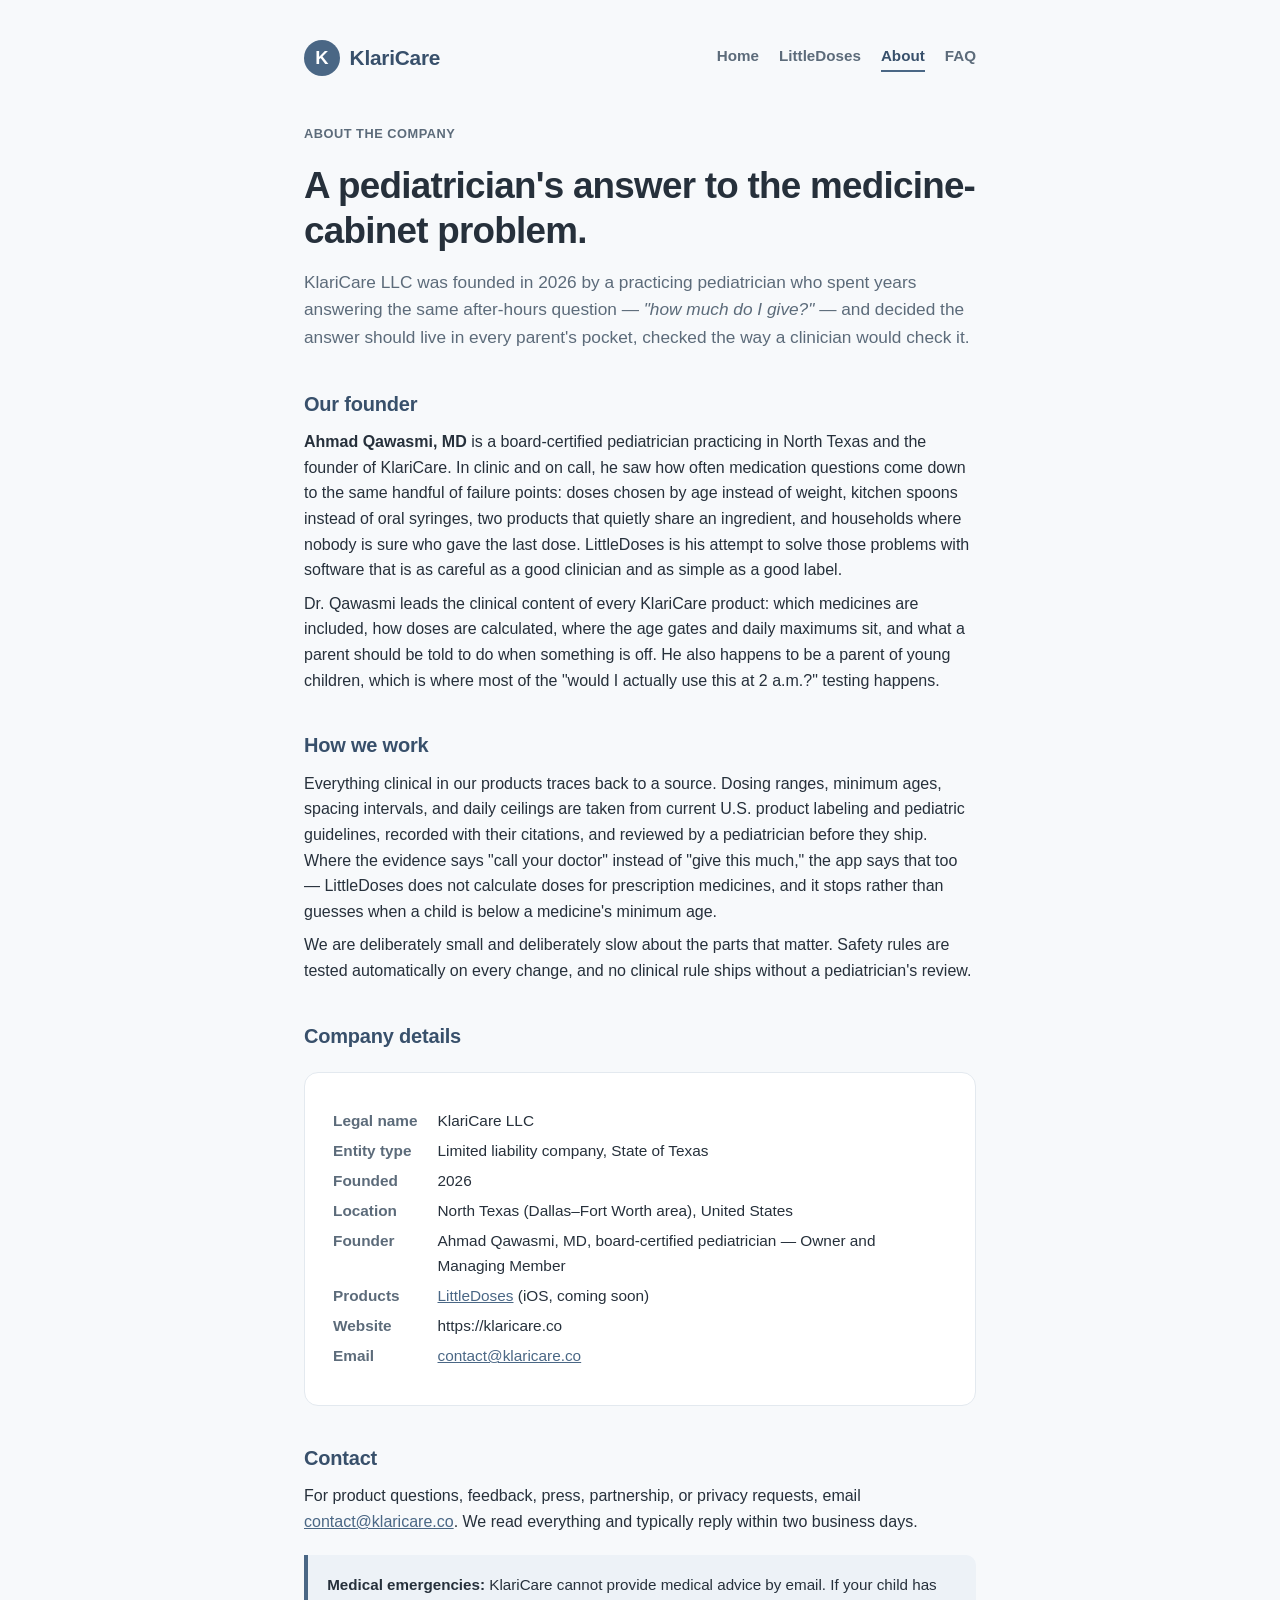
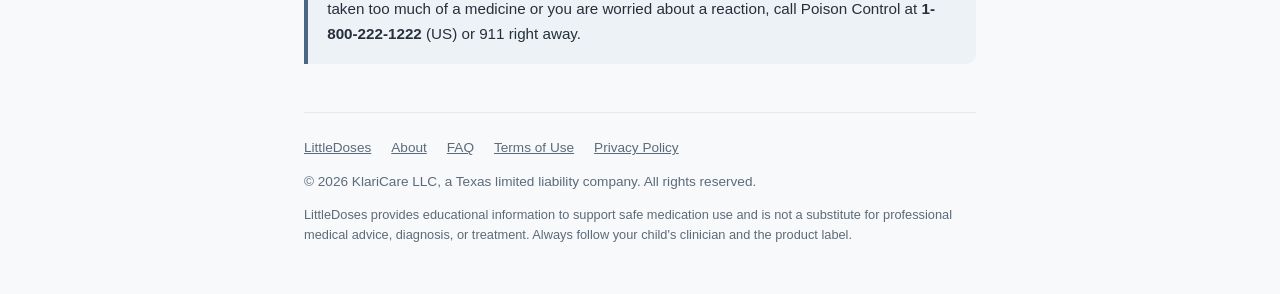
==== about.html @ 5bdd8f1e "Add files via upload" ====
<!DOCTYPE html>
<html lang="en">
<head>
<meta charset="UTF-8">
<meta name="viewport" content="width=device-width, initial-scale=1.0">
<title>About KlariCare — Pediatrician-founded medication safety company</title>
<meta name="description" content="KlariCare LLC is a Texas digital health company founded by a practicing pediatrician to help parents give children's medications safely. Company details and contact.">
<link rel="canonical" href="https://klaricare.co/about.html">
<link rel="icon" href="data:image/svg+xml,<svg xmlns=%22http://www.w3.org/2000/svg%22 viewBox=%220 0 100 100%22><text y=%22.9em%22 font-size=%2290%22>💧</text></svg>">
<link rel="stylesheet" href="/style.css">
</head>
<body>
<div class="wrap">
  <div class="top">
    <a class="mark" href="/"><div class="dot">K</div><div class="name">KlariCare</div></a>
    <nav class="main">
      <a href="/">Home</a>
      <a href="/littledoses.html">LittleDoses</a>
      <a href="/about.html" aria-current="page">About</a>
      <a href="/faq.html">FAQ</a>
    </nav>
  </div>

  <header>
    <p class="meta">About the company</p>
    <h1>A pediatrician's answer to the medicine-cabinet problem.</h1>
    <p class="lede">
      KlariCare LLC was founded in 2026 by a practicing pediatrician who spent years
      answering the same after-hours question — <em>"how much do I give?"</em> — and
      decided the answer should live in every parent's pocket, checked the way a
      clinician would check it.
    </p>
  </header>

  <h2>Our founder</h2>
  <p>
    <strong>Ahmad Qawasmi, MD</strong> is a board-certified pediatrician practicing in North Texas
    and the founder of KlariCare. In clinic and on call, he saw how often medication questions come
    down to the same handful of failure points: doses chosen by age instead of weight,
    kitchen spoons instead of oral syringes, two products that quietly share an ingredient,
    and households where nobody is sure who gave the last dose. LittleDoses is his attempt
    to solve those problems with software that is as careful as a good clinician and as
    simple as a good label.
  </p>
  <p>
    Dr. Qawasmi leads the clinical content of every KlariCare product: which medicines are
    included, how doses are calculated, where the age gates and daily maximums sit, and what
    a parent should be told to do when something is off. He also happens to be a parent of
    young children, which is where most of the "would I actually use this at 2 a.m.?" testing
    happens.
  </p>

  <h2>How we work</h2>
  <p>
    Everything clinical in our products traces back to a source. Dosing ranges, minimum ages,
    spacing intervals, and daily ceilings are taken from current U.S. product labeling and
    pediatric guidelines, recorded with their citations, and reviewed by a pediatrician
    before they ship. Where the evidence says "call your doctor" instead of "give this much,"
    the app says that too — LittleDoses does not calculate doses for prescription medicines,
    and it stops rather than guesses when a child is below a medicine's minimum age.
  </p>
  <p>
    We are deliberately small and deliberately slow about the parts that matter. Safety rules
    are tested automatically on every change, and no clinical rule ships without a
    pediatrician's review.
  </p>

  <h2>Company details</h2>
  <div class="card">
    <dl class="facts">
      <dt>Legal name</dt><dd>KlariCare LLC</dd>
      <dt>Entity type</dt><dd>Limited liability company, State of Texas</dd>
      <dt>Founded</dt><dd>2026</dd>
      <dt>Location</dt><dd>North Texas (Dallas–Fort Worth area), United States</dd>
      <dt>Founder</dt><dd>Ahmad Qawasmi, MD, board-certified pediatrician — Owner and Managing Member</dd>
      <dt>Products</dt><dd><a href="/littledoses.html">LittleDoses</a> (iOS, coming soon)</dd>
      <dt>Website</dt><dd>https://klaricare.co</dd>
      <dt>Email</dt><dd><a href="mailto:contact@klaricare.co">contact@klaricare.co</a></dd>
    </dl>
  </div>

  <h2>Contact</h2>
  <p>
    For product questions, feedback, press, partnership, or privacy requests, email
    <a href="mailto:contact@klaricare.co">contact@klaricare.co</a>. We read everything and
    typically reply within two business days.
  </p>
  <div class="callout">
    <p><strong>Medical emergencies:</strong> KlariCare cannot provide medical advice by email.
    If your child has taken too much of a medicine or you are worried about a reaction, call
    Poison Control at <strong>1-800-222-1222</strong> (US) or 911 right away.</p>
  </div>

  <footer>
    <div class="links">
      <a href="/littledoses.html">LittleDoses</a>
      <a href="/about.html">About</a>
      <a href="/faq.html">FAQ</a>
      <a href="/terms.html">Terms of Use</a>
      <a href="/privacy.html">Privacy Policy</a>
    </div>
    <div>© 2026 KlariCare LLC, a Texas limited liability company. All rights reserved.</div>
    <div class="disclaimer">
      LittleDoses provides educational information to support safe medication use
      and is not a substitute for professional medical advice, diagnosis, or treatment.
      Always follow your child's clinician and the product label.
    </div>
  </footer>
</div>
</body>
</html>
---- style.css ----
:root {
  --brand: #4a6785;
  --brand-deep: #38506b;
  --ink: #26303b;
  --ink-soft: #5c6b7a;
  --bg: #f7f9fb;
  --card: #ffffff;
  --line: #e3e9ef;
  --tint: #edf2f7;
}
* { margin: 0; padding: 0; box-sizing: border-box; }
html { scroll-behavior: smooth; }
body {
  font-family: -apple-system, BlinkMacSystemFont, "Segoe UI", Roboto, Helvetica, Arial, sans-serif;
  background: var(--bg);
  color: var(--ink);
  line-height: 1.6;
  -webkit-font-smoothing: antialiased;
}
.wrap { max-width: 720px; margin: 0 auto; padding: 2.5rem 1.5rem 3rem; }

/* Header + nav */
.top {
  display: flex; align-items: center; justify-content: space-between;
  flex-wrap: wrap; gap: 0.75rem 1.5rem; margin-bottom: 3rem;
}
.mark { display: inline-flex; align-items: center; gap: 0.6rem; text-decoration: none; }
.mark .dot {
  width: 2.25rem; height: 2.25rem; border-radius: 50%;
  background: var(--brand); color: #fff;
  display: flex; align-items: center; justify-content: center;
  font-weight: 700; font-size: 1.15rem;
}
.mark .name { font-size: 1.3rem; font-weight: 700; letter-spacing: -0.01em; color: var(--brand-deep); }
nav.main { display: flex; gap: 1.25rem; font-size: 0.95rem; }
nav.main a { color: var(--ink-soft); text-decoration: none; font-weight: 600; padding-bottom: 2px; border-bottom: 2px solid transparent; }
nav.main a:hover { color: var(--brand); }
nav.main a[aria-current="page"] { color: var(--brand-deep); border-bottom-color: var(--brand); }

/* Type */
h1 { font-size: clamp(1.7rem, 5vw, 2.3rem); line-height: 1.2; letter-spacing: -0.02em; margin-bottom: 1rem; }
h2 { font-size: 1.25rem; color: var(--brand-deep); margin: 2.25rem 0 0.6rem; letter-spacing: -0.01em; }
h3 { font-size: 1.02rem; color: var(--brand-deep); margin: 1.25rem 0 0.3rem; }
p { margin: 0.5rem 0; }
p.lede { font-size: 1.08rem; color: var(--ink-soft); margin-bottom: 2rem; }
.meta { color: var(--ink-soft); font-size: 0.8rem; text-transform: uppercase; letter-spacing: 0.04em; font-weight: 700; margin-bottom: 1.25rem; }
a { color: var(--brand); }
ul { padding-left: 1.25rem; margin: 0.5rem 0; }
li { margin: 0.3rem 0; }

/* Cards */
.card {
  background: var(--card); border: 1px solid var(--line); border-radius: 14px;
  padding: 1.5rem 1.75rem; margin: 1.25rem 0;
}
.card .app-name { font-size: 1.15rem; font-weight: 700; color: var(--brand-deep); margin-bottom: 0.35rem; }
.card p { color: var(--ink-soft); font-size: 0.98rem; }
.pill {
  display: inline-block; margin-top: 0.9rem; font-size: 0.82rem; font-weight: 600;
  color: var(--brand); background: var(--tint); border-radius: 999px; padding: 0.25rem 0.8rem;
}
.grid { display: grid; grid-template-columns: repeat(auto-fit, minmax(210px, 1fr)); gap: 1rem; margin: 1rem 0 0.5rem; }
.grid .card { margin: 0; padding: 1.2rem 1.3rem; }
.grid .card h3 { margin: 0 0 0.3rem; font-size: 1rem; }
.grid .card p { font-size: 0.92rem; }
.callout {
  border-left: 4px solid var(--brand); background: var(--tint);
  border-radius: 0 10px 10px 0; padding: 0.9rem 1.2rem; margin: 1.25rem 0; font-size: 0.95rem;
}
.callout p { margin: 0.25rem 0; }
.btn {
  display: inline-block; background: var(--brand); color: #fff; text-decoration: none;
  font-weight: 600; padding: 0.6rem 1.2rem; border-radius: 999px; font-size: 0.95rem;
}
.btn:hover { background: var(--brand-deep); }
.btn.ghost { background: transparent; color: var(--brand); border: 1px solid var(--brand); }
.btn + .btn { margin-left: 0.6rem; }

/* FAQ */
details { border-bottom: 1px solid var(--line); padding: 0.85rem 0; }
details summary { cursor: pointer; font-weight: 600; color: var(--brand-deep); list-style: none; display: flex; justify-content: space-between; gap: 1rem; }
details summary::-webkit-details-marker { display: none; }
details summary::after { content: "+"; color: var(--brand); font-weight: 700; flex-shrink: 0; }
details[open] summary::after { content: "–"; }
details p { color: var(--ink-soft); font-size: 0.96rem; }

/* Definition list (company facts) */
dl.facts { display: grid; grid-template-columns: max-content 1fr; gap: 0.35rem 1.25rem; margin: 0.75rem 0; font-size: 0.96rem; }
dl.facts dt { color: var(--ink-soft); font-weight: 600; }
dl.facts dd { margin: 0; }

/* Footer */
footer { margin-top: 3rem; border-top: 1px solid var(--line); padding-top: 1.5rem; font-size: 0.85rem; color: var(--ink-soft); }
footer .links { margin-bottom: 0.75rem; display: flex; flex-wrap: wrap; gap: 0.4rem 1.25rem; }
footer .links a { color: var(--ink-soft); text-decoration: underline; }
footer .disclaimer { font-size: 0.8rem; margin-top: 0.75rem; }

@media (max-width: 480px) {
  .wrap { padding-top: 1.75rem; }
  .top { margin-bottom: 2rem; }
  nav.main { gap: 0.9rem; font-size: 0.9rem; }
  dl.facts { grid-template-columns: 1fr; gap: 0.1rem; }
  dl.facts dt { margin-top: 0.5rem; }
}
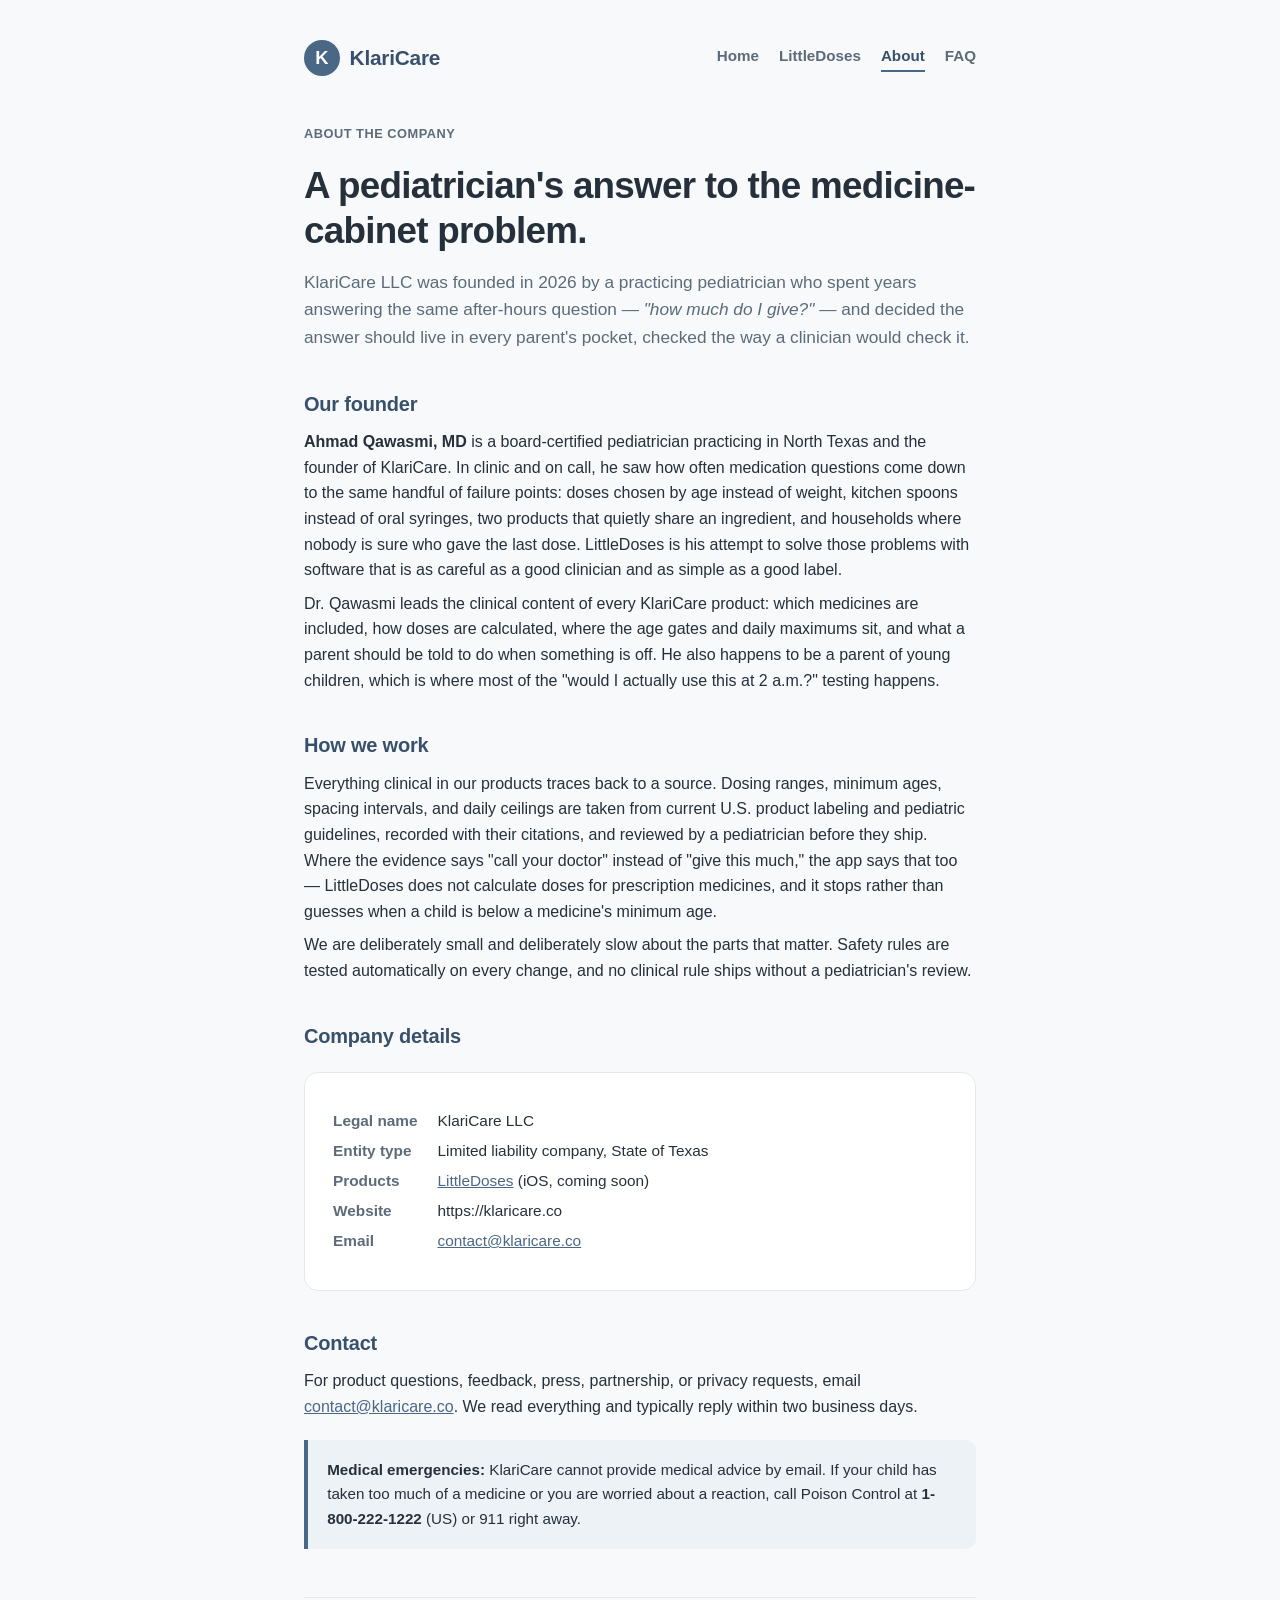
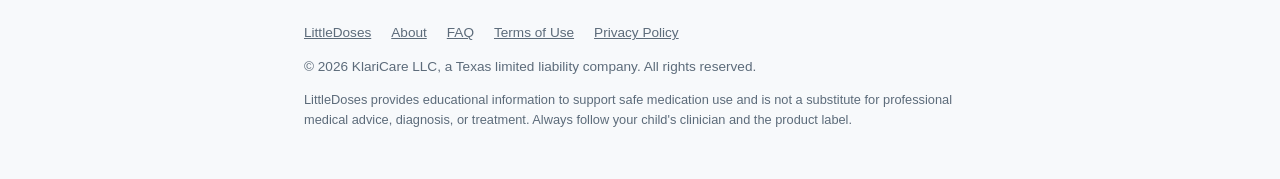
==== commit 05a8c401: "About: trim company card to legal name, entity type, products, contact" ====
--- a/about.html
+++ b/about.html
@@ -70,9 +70,6 @@
     <dl class="facts">
       <dt>Legal name</dt><dd>KlariCare LLC</dd>
       <dt>Entity type</dt><dd>Limited liability company, State of Texas</dd>
-      <dt>Founded</dt><dd>2026</dd>
-      <dt>Location</dt><dd>North Texas (Dallas–Fort Worth area), United States</dd>
-      <dt>Founder</dt><dd>Ahmad Qawasmi, MD, board-certified pediatrician — Owner and Managing Member</dd>
       <dt>Products</dt><dd><a href="/littledoses.html">LittleDoses</a> (iOS, coming soon)</dd>
       <dt>Website</dt><dd>https://klaricare.co</dd>
       <dt>Email</dt><dd><a href="mailto:contact@klaricare.co">contact@klaricare.co</a></dd>
